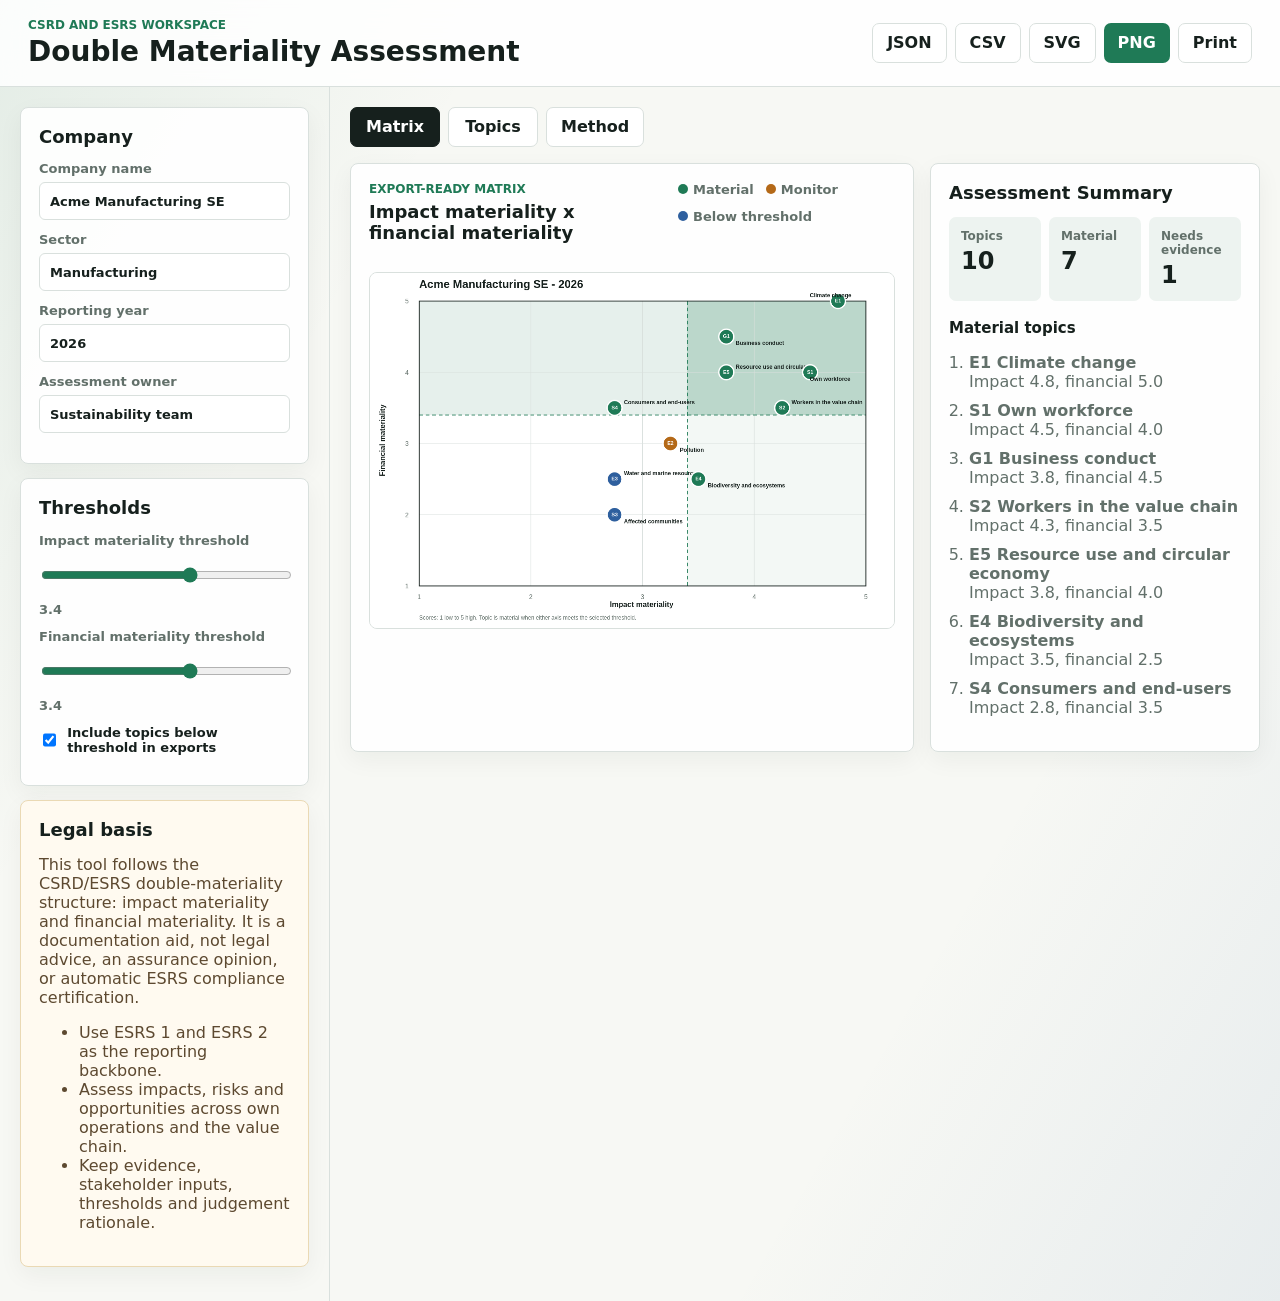
==== index.html @ ae23d7ac "Add files via upload" ====
<!doctype html>
<html lang="en">
  <head>
    <meta charset="utf-8">
    <meta name="viewport" content="width=device-width, initial-scale=1">
    <title>CSRD Double Materiality Assessment</title>
    <link rel="stylesheet" href="styles.css">
  </head>
  <body>
    <header class="topbar">
      <div>
        <p class="eyebrow">CSRD and ESRS workspace</p>
        <h1>Double Materiality Assessment</h1>
      </div>
      <div class="top-actions" aria-label="Export actions">
        <button id="saveJsonBtn" class="ghost" type="button" title="Export assessment data">JSON</button>
        <button id="exportCsvBtn" class="ghost" type="button" title="Export topic scores">CSV</button>
        <button id="exportSvgBtn" class="ghost" type="button" title="Export matrix as SVG">SVG</button>
        <button id="exportPngBtn" type="button" title="Export matrix as PNG">PNG</button>
        <button id="printBtn" class="ghost" type="button" title="Print or save as PDF">Print</button>
      </div>
    </header>

    <main class="app-shell">
      <aside class="sidebar" aria-label="Assessment setup">
        <section class="panel">
          <h2>Company</h2>
          <label>
            Company name
            <input id="companyName" type="text" value="Acme Manufacturing SE">
          </label>
          <label>
            Sector
            <input id="sector" type="text" value="Manufacturing">
          </label>
          <label>
            Reporting year
            <input id="reportingYear" type="number" min="2024" value="2026">
          </label>
          <label>
            Assessment owner
            <input id="owner" type="text" value="Sustainability team">
          </label>
        </section>

        <section class="panel">
          <h2>Thresholds</h2>
          <label>
            Impact materiality threshold
            <input id="impactThreshold" type="range" min="1" max="5" step="0.1" value="3.4">
            <output id="impactThresholdOut">3.4</output>
          </label>
          <label>
            Financial materiality threshold
            <input id="financialThreshold" type="range" min="1" max="5" step="0.1" value="3.4">
            <output id="financialThresholdOut">3.4</output>
          </label>
          <label class="checkline">
            <input id="includeOptional" type="checkbox" checked>
            Include topics below threshold in exports
          </label>
        </section>

        <section class="panel note">
          <h2>Legal basis</h2>
          <p>This tool follows the CSRD/ESRS double-materiality structure: impact materiality and financial materiality. It is a documentation aid, not legal advice, an assurance opinion, or automatic ESRS compliance certification.</p>
          <ul>
            <li>Use ESRS 1 and ESRS 2 as the reporting backbone.</li>
            <li>Assess impacts, risks and opportunities across own operations and the value chain.</li>
            <li>Keep evidence, stakeholder inputs, thresholds and judgement rationale.</li>
          </ul>
        </section>
      </aside>

      <section class="workspace">
        <nav class="tabs" aria-label="Views">
          <button class="tab active" type="button" data-view="matrixView">Matrix</button>
          <button class="tab" type="button" data-view="topicsView">Topics</button>
          <button class="tab" type="button" data-view="methodView">Method</button>
        </nav>

        <section id="matrixView" class="view active">
          <div class="matrix-layout">
            <section class="matrix-panel">
              <div class="section-heading">
                <div>
                  <p class="eyebrow">Export-ready matrix</p>
                  <h2>Impact materiality x financial materiality</h2>
                </div>
                <div class="legend" aria-label="Legend">
                  <span><i class="dot material"></i>Material</span>
                  <span><i class="dot monitor"></i>Monitor</span>
                  <span><i class="dot optional"></i>Below threshold</span>
                </div>
              </div>
              <canvas id="matrixCanvas" width="1120" height="760" aria-label="Double materiality matrix"></canvas>
            </section>

            <section class="summary-panel">
              <h2>Assessment Summary</h2>
              <dl class="stats">
                <div><dt>Topics</dt><dd id="topicCount">0</dd></div>
                <div><dt>Material</dt><dd id="materialCount">0</dd></div>
                <div><dt>Needs evidence</dt><dd id="evidenceCount">0</dd></div>
              </dl>
              <h3>Material topics</h3>
              <ol id="materialList" class="material-list"></ol>
            </section>
          </div>
        </section>

        <section id="topicsView" class="view">
          <div class="table-tools">
            <div class="section-heading">
              <div>
                <p class="eyebrow">ESRS topic scoring</p>
                <h2>Impacts, risks and opportunities</h2>
              </div>
              <button id="addTopicBtn" type="button">Add topic</button>
            </div>
            <input id="topicSearch" type="search" placeholder="Filter topics by ESRS code, title, stakeholder or owner">
          </div>
          <div id="topicCards" class="topic-grid"></div>
        </section>

        <section id="methodView" class="view">
          <section class="method-grid">
            <article class="method-block">
              <h2>Workflow</h2>
              <ol>
                <li>Define scope, reporting boundary, value chain and stakeholder groups.</li>
                <li>Identify sustainability matters using ESRS E1-E5, S1-S4 and G1 as a starting universe.</li>
                <li>Score impact materiality through scale, scope, irremediability and likelihood.</li>
                <li>Score financial materiality through magnitude and likelihood of risks or opportunities.</li>
                <li>Approve thresholds, retain evidence and explain judgements.</li>
                <li>Export the matrix and topic register for audit trail and management sign-off.</li>
              </ol>
            </article>
            <article class="method-block">
              <h2>Scoring Model</h2>
              <p>Impact score is the average of scale, scope, irremediability and likelihood. Financial score is the average of magnitude and likelihood. A topic is material when either score meets or exceeds the chosen threshold.</p>
              <p>High-scoring topics should be mapped to ESRS disclosure requirements with company-specific policies, actions, targets and metrics before publication.</p>
            </article>
            <article class="method-block">
              <h2>Compliance Notes</h2>
              <p>CSRD obligations and national transposition may vary by entity, group structure and reporting wave. The exported matrix supports the assessment record but does not replace legal review, assurance procedures or the complete ESRS sustainability statement.</p>
            </article>
          </section>
        </section>
      </section>
    </main>

    <template id="topicTemplate">
      <article class="topic-card">
        <div class="topic-head">
          <div>
            <input class="code" aria-label="ESRS code">
            <input class="title" aria-label="Topic title">
          </div>
          <button class="remove icon-button" type="button" title="Remove topic" aria-label="Remove topic">×</button>
        </div>
        <div class="field-grid">
          <label>Category<select class="category"></select></label>
          <label>Value chain<select class="valueChain"></select></label>
          <label>Stakeholders<input class="stakeholders" type="text"></label>
          <label>Owner<input class="topicOwner" type="text"></label>
          <label>Time horizon<select class="timeHorizon"></select></label>
          <label>Status<select class="status"></select></label>
        </div>
        <div class="score-grid">
          <fieldset>
            <legend>Impact materiality</legend>
            <label>Scale<input class="score impactScale" type="range" min="1" max="5" step="1"></label>
            <label>Scope<input class="score impactScope" type="range" min="1" max="5" step="1"></label>
            <label>Irremediability<input class="score impactIrremediability" type="range" min="1" max="5" step="1"></label>
            <label>Likelihood<input class="score impactLikelihood" type="range" min="1" max="5" step="1"></label>
          </fieldset>
          <fieldset>
            <legend>Financial materiality</legend>
            <label>Magnitude<input class="score financialMagnitude" type="range" min="1" max="5" step="1"></label>
            <label>Likelihood<input class="score financialLikelihood" type="range" min="1" max="5" step="1"></label>
            <label>Evidence quality<select class="evidenceQuality"></select></label>
            <label>Disclosure mapping<input class="disclosure" type="text"></label>
          </fieldset>
        </div>
        <label>Evidence and rationale<textarea class="evidence" rows="3"></textarea></label>
        <div class="card-footer">
          <strong class="scoreBadge">Impact 0.0 / Financial 0.0</strong>
          <span class="materialityBadge"></span>
        </div>
      </article>
    </template>

    <script src="script.js"></script>
  </body>
</html>
---- styles.css ----
:root {
  color-scheme: light;
  --ink: #16201d;
  --muted: #62706a;
  --line: #d9e0dd;
  --paper: #f7f8f4;
  --surface: #ffffff;
  --surface-2: #edf3f0;
  --green: #1f7a56;
  --teal: #16807a;
  --amber: #b46918;
  --red: #b33d2e;
  --blue: #2e5f9e;
  --shadow: 0 18px 45px rgba(22, 32, 29, 0.12);
}

* {
  box-sizing: border-box;
}

body {
  margin: 0;
  min-height: 100vh;
  color: var(--ink);
  background:
    linear-gradient(120deg, rgba(31, 122, 86, 0.09), transparent 28rem),
    linear-gradient(300deg, rgba(46, 95, 158, 0.08), transparent 30rem),
    var(--paper);
  font-family: Inter, ui-sans-serif, system-ui, -apple-system, BlinkMacSystemFont, "Segoe UI", sans-serif;
}

button,
input,
select,
textarea {
  font: inherit;
}

button {
  border: 0;
  border-radius: 7px;
  background: var(--green);
  color: #fff;
  min-height: 40px;
  padding: 0 14px;
  cursor: pointer;
  font-weight: 700;
}

button:hover {
  filter: brightness(0.95);
}

button.ghost,
.tab {
  background: #fff;
  color: var(--ink);
  border: 1px solid var(--line);
}

.topbar {
  min-height: 84px;
  padding: 18px 28px;
  display: flex;
  align-items: center;
  justify-content: space-between;
  gap: 20px;
  border-bottom: 1px solid var(--line);
  background: rgba(255, 255, 255, 0.85);
  backdrop-filter: blur(16px);
  position: sticky;
  top: 0;
  z-index: 5;
}

h1,
h2,
h3,
p {
  margin-top: 0;
}

h1 {
  font-size: 28px;
  line-height: 1.1;
  margin-bottom: 0;
}

h2 {
  font-size: 18px;
  line-height: 1.2;
  margin-bottom: 14px;
}

h3 {
  font-size: 15px;
}

.eyebrow {
  color: var(--green);
  text-transform: uppercase;
  font-size: 12px;
  font-weight: 800;
  letter-spacing: 0;
  margin-bottom: 5px;
}

.top-actions {
  display: flex;
  gap: 8px;
  flex-wrap: wrap;
  justify-content: flex-end;
}

.app-shell {
  display: grid;
  grid-template-columns: minmax(270px, 330px) minmax(0, 1fr);
  min-height: calc(100vh - 84px);
}

.sidebar {
  padding: 20px;
  border-right: 1px solid var(--line);
}

.panel,
.matrix-panel,
.summary-panel,
.method-block,
.topic-card {
  background: rgba(255, 255, 255, 0.92);
  border: 1px solid var(--line);
  border-radius: 8px;
  box-shadow: 0 8px 24px rgba(22, 32, 29, 0.05);
}

.panel {
  padding: 18px;
  margin-bottom: 14px;
}

.note {
  background: #fffaf0;
  border-color: #ead9b4;
}

.note p,
.note li {
  color: #5d4930;
}

label {
  display: grid;
  gap: 6px;
  color: var(--muted);
  font-size: 13px;
  font-weight: 700;
  margin-bottom: 12px;
}

input,
select,
textarea {
  width: 100%;
  border: 1px solid var(--line);
  border-radius: 6px;
  background: #fff;
  color: var(--ink);
  min-height: 38px;
  padding: 8px 10px;
}

textarea {
  resize: vertical;
}

input[type="range"] {
  accent-color: var(--green);
  padding: 0;
}

.checkline {
  display: flex;
  align-items: center;
  gap: 8px;
  color: var(--ink);
}

.checkline input {
  width: 18px;
  min-height: 18px;
}

.workspace {
  padding: 20px;
  min-width: 0;
}

.tabs {
  display: flex;
  gap: 8px;
  margin-bottom: 16px;
}

.tab {
  min-width: 90px;
}

.tab.active {
  background: var(--ink);
  border-color: var(--ink);
  color: #fff;
}

.view {
  display: none;
}

.view.active {
  display: block;
}

.matrix-layout {
  display: grid;
  grid-template-columns: minmax(0, 1fr) minmax(270px, 330px);
  gap: 16px;
}

.matrix-panel,
.summary-panel,
.method-block {
  padding: 18px;
}

.section-heading {
  display: flex;
  justify-content: space-between;
  align-items: flex-start;
  gap: 14px;
  margin-bottom: 14px;
}

.legend {
  display: flex;
  gap: 12px;
  flex-wrap: wrap;
  color: var(--muted);
  font-size: 13px;
  font-weight: 700;
}

.dot {
  display: inline-block;
  width: 10px;
  height: 10px;
  border-radius: 50%;
  margin-right: 5px;
}

.dot.material {
  background: var(--green);
}

.dot.monitor {
  background: var(--amber);
}

.dot.optional {
  background: var(--blue);
}

canvas {
  display: block;
  width: 100%;
  max-width: 100%;
  aspect-ratio: 1120 / 760;
  border: 1px solid var(--line);
  border-radius: 8px;
  background: #fff;
}

.stats {
  display: grid;
  grid-template-columns: repeat(3, 1fr);
  gap: 8px;
  margin: 0 0 18px;
}

.stats div {
  padding: 12px;
  border-radius: 7px;
  background: var(--surface-2);
}

.stats dt {
  color: var(--muted);
  font-size: 12px;
  font-weight: 800;
}

.stats dd {
  margin: 4px 0 0;
  font-size: 24px;
  font-weight: 800;
}

.material-list {
  padding-left: 20px;
  color: var(--muted);
}

.material-list li {
  margin-bottom: 10px;
}

.table-tools {
  margin-bottom: 16px;
}

.topic-grid {
  display: grid;
  grid-template-columns: repeat(2, minmax(0, 1fr));
  gap: 14px;
}

.topic-card {
  padding: 16px;
}

.topic-head {
  display: grid;
  grid-template-columns: 1fr 38px;
  gap: 10px;
  margin-bottom: 12px;
}

.topic-head > div {
  display: grid;
  grid-template-columns: 92px minmax(0, 1fr);
  gap: 8px;
}

.topic-head input {
  font-weight: 800;
}

.icon-button {
  min-height: 38px;
  padding: 0;
  background: #f4e9e7;
  color: var(--red);
  border: 1px solid #efcbc5;
  font-size: 22px;
}

.field-grid,
.score-grid {
  display: grid;
  grid-template-columns: repeat(2, minmax(0, 1fr));
  gap: 10px;
}

fieldset {
  border: 1px solid var(--line);
  border-radius: 8px;
  padding: 12px;
  margin: 0 0 12px;
}

legend {
  color: var(--green);
  font-weight: 800;
  font-size: 13px;
  padding: 0 6px;
}

.score-grid label {
  grid-template-columns: 118px 1fr;
  align-items: center;
  margin-bottom: 7px;
}

.card-footer {
  display: flex;
  align-items: center;
  justify-content: space-between;
  gap: 8px;
}

.scoreBadge,
.materialityBadge {
  border-radius: 999px;
  padding: 7px 10px;
  background: var(--surface-2);
  font-size: 12px;
}

.materialityBadge.material {
  background: #dff2e6;
  color: #155c40;
}

.materialityBadge.monitor {
  background: #fff0d8;
  color: #7a430d;
}

.materialityBadge.optional {
  background: #e7effa;
  color: #234c82;
}

.method-grid {
  display: grid;
  grid-template-columns: repeat(3, minmax(0, 1fr));
  gap: 14px;
}

.method-block li,
.method-block p {
  color: var(--muted);
  line-height: 1.55;
}

@media (max-width: 1120px) {
  .app-shell,
  .matrix-layout,
  .method-grid {
    grid-template-columns: 1fr;
  }

  .sidebar {
    border-right: 0;
    border-bottom: 1px solid var(--line);
  }

  .topic-grid {
    grid-template-columns: 1fr;
  }
}

@media (max-width: 720px) {
  .topbar {
    position: static;
    align-items: flex-start;
    flex-direction: column;
    padding: 16px;
  }

  .workspace,
  .sidebar {
    padding: 14px;
  }

  .field-grid,
  .score-grid,
  .topic-head > div {
    grid-template-columns: 1fr;
  }

  .section-heading,
  .card-footer {
    align-items: stretch;
    flex-direction: column;
  }

  .score-grid label {
    grid-template-columns: 1fr;
  }
}

@media print {
  .top-actions,
  .tabs,
  .sidebar,
  .table-tools,
  .remove {
    display: none !important;
  }

  .app-shell,
  .matrix-layout {
    display: block;
  }

  .workspace {
    padding: 0;
  }

  .view {
    display: block;
    break-after: page;
  }
}
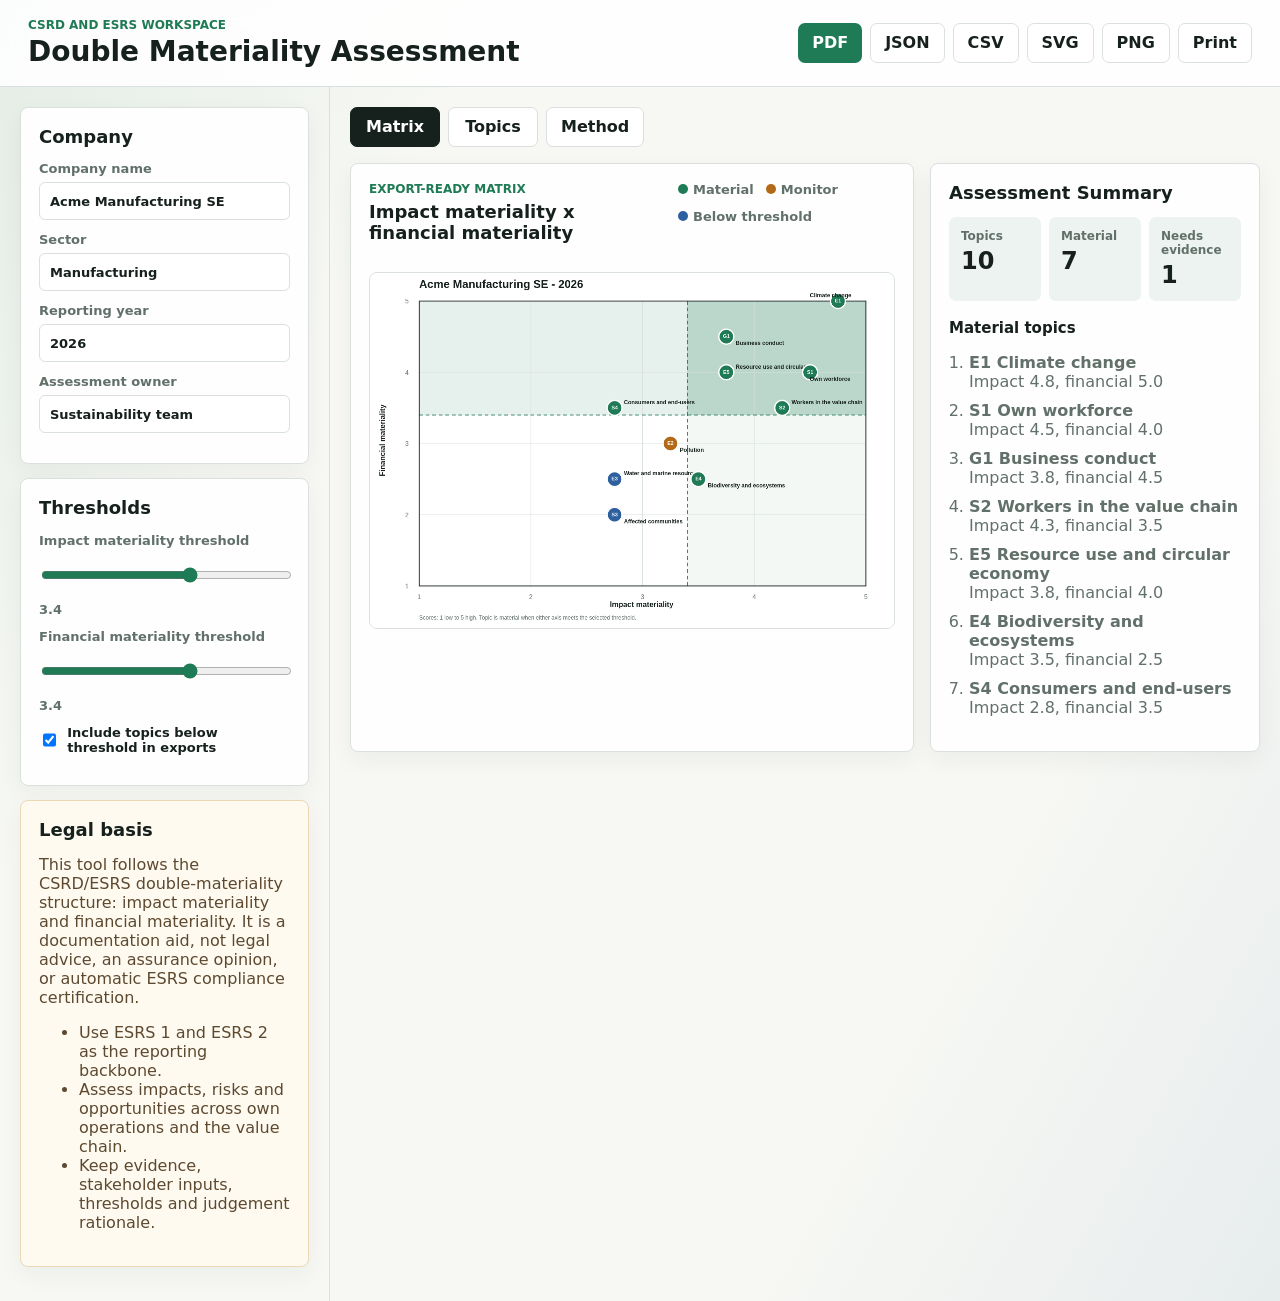
==== commit 39f159d1: "Add files via upload" ====
--- a/index.html
+++ b/index.html
@@ -13,10 +13,11 @@
         <h1>Double Materiality Assessment</h1>
       </div>
       <div class="top-actions" aria-label="Export actions">
+        <button id="exportPdfBtn" type="button" title="Export report-ready PDF">PDF</button>
         <button id="saveJsonBtn" class="ghost" type="button" title="Export assessment data">JSON</button>
         <button id="exportCsvBtn" class="ghost" type="button" title="Export topic scores">CSV</button>
         <button id="exportSvgBtn" class="ghost" type="button" title="Export matrix as SVG">SVG</button>
-        <button id="exportPngBtn" type="button" title="Export matrix as PNG">PNG</button>
+        <button id="exportPngBtn" class="ghost" type="button" title="Export matrix as PNG">PNG</button>
         <button id="printBtn" class="ghost" type="button" title="Print or save as PDF">Print</button>
       </div>
     </header>
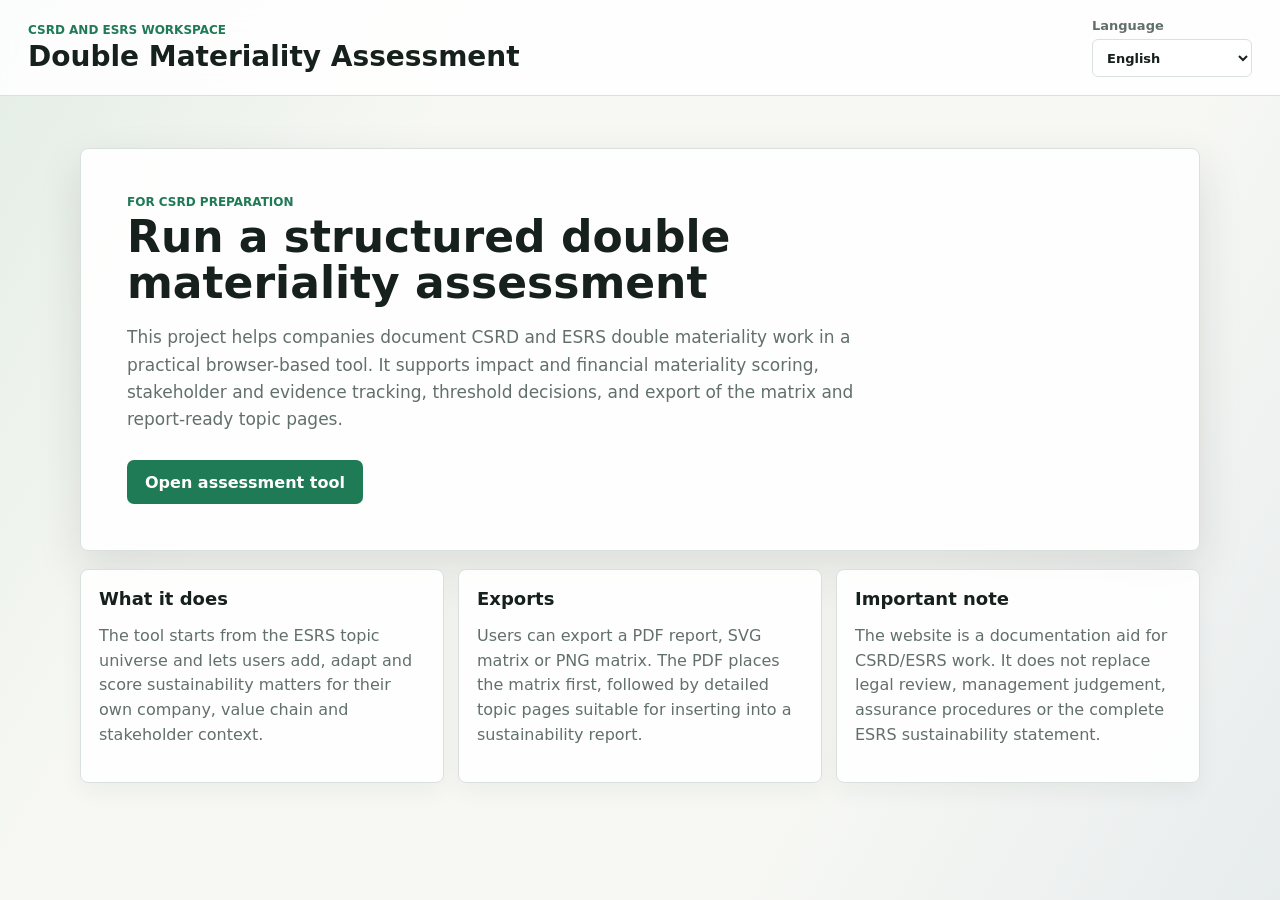
==== commit f0562b21: "Add files via upload" ====
--- a/index.html
+++ b/index.html
@@ -9,189 +9,126 @@
   <body>
     <header class="topbar">
       <div>
-        <p class="eyebrow">CSRD and ESRS workspace</p>
-        <h1>Double Materiality Assessment</h1>
+        <p class="eyebrow" data-i18n="eyebrow">CSRD and ESRS workspace</p>
+        <h1 data-i18n="title">Double Materiality Assessment</h1>
       </div>
-      <div class="top-actions" aria-label="Export actions">
-        <button id="exportPdfBtn" type="button" title="Export report-ready PDF">PDF</button>
-        <button id="saveJsonBtn" class="ghost" type="button" title="Export assessment data">JSON</button>
-        <button id="exportCsvBtn" class="ghost" type="button" title="Export topic scores">CSV</button>
-        <button id="exportSvgBtn" class="ghost" type="button" title="Export matrix as SVG">SVG</button>
-        <button id="exportPngBtn" class="ghost" type="button" title="Export matrix as PNG">PNG</button>
-        <button id="printBtn" class="ghost" type="button" title="Print or save as PDF">Print</button>
-      </div>
+      <label class="language-control">
+        <span data-i18n="language">Language</span>
+        <select id="homeLanguageSelect" aria-label="Language">
+          <option value="en">English</option>
+          <option value="de">Deutsch</option>
+          <option value="fr">Francais</option>
+          <option value="es">Espanol</option>
+        </select>
+      </label>
     </header>
 
-    <main class="app-shell">
-      <aside class="sidebar" aria-label="Assessment setup">
-        <section class="panel">
-          <h2>Company</h2>
-          <label>
-            Company name
-            <input id="companyName" type="text" value="Acme Manufacturing SE">
-          </label>
-          <label>
-            Sector
-            <input id="sector" type="text" value="Manufacturing">
-          </label>
-          <label>
-            Reporting year
-            <input id="reportingYear" type="number" min="2024" value="2026">
-          </label>
-          <label>
-            Assessment owner
-            <input id="owner" type="text" value="Sustainability team">
-          </label>
-        </section>
+    <main class="home-shell">
+      <section class="home-hero">
+        <p class="eyebrow" data-i18n="heroEyebrow">For CSRD preparation</p>
+        <h2 data-i18n="heroTitle">Run a structured double materiality assessment</h2>
+        <p data-i18n="heroText">This project helps companies document CSRD and ESRS double materiality work in a practical browser-based tool. It supports impact and financial materiality scoring, stakeholder and evidence tracking, threshold decisions, and export of the matrix and report-ready topic pages.</p>
+        <a id="toolLink" class="primary-link" href="tool.html?lang=en" data-i18n="openTool">Open assessment tool</a>
+      </section>
 
-        <section class="panel">
-          <h2>Thresholds</h2>
-          <label>
-            Impact materiality threshold
-            <input id="impactThreshold" type="range" min="1" max="5" step="0.1" value="3.4">
-            <output id="impactThresholdOut">3.4</output>
-          </label>
-          <label>
-            Financial materiality threshold
-            <input id="financialThreshold" type="range" min="1" max="5" step="0.1" value="3.4">
-            <output id="financialThresholdOut">3.4</output>
-          </label>
-          <label class="checkline">
-            <input id="includeOptional" type="checkbox" checked>
-            Include topics below threshold in exports
-          </label>
-        </section>
-
-        <section class="panel note">
-          <h2>Legal basis</h2>
-          <p>This tool follows the CSRD/ESRS double-materiality structure: impact materiality and financial materiality. It is a documentation aid, not legal advice, an assurance opinion, or automatic ESRS compliance certification.</p>
-          <ul>
-            <li>Use ESRS 1 and ESRS 2 as the reporting backbone.</li>
-            <li>Assess impacts, risks and opportunities across own operations and the value chain.</li>
-            <li>Keep evidence, stakeholder inputs, thresholds and judgement rationale.</li>
-          </ul>
-        </section>
-      </aside>
-
-      <section class="workspace">
-        <nav class="tabs" aria-label="Views">
-          <button class="tab active" type="button" data-view="matrixView">Matrix</button>
-          <button class="tab" type="button" data-view="topicsView">Topics</button>
-          <button class="tab" type="button" data-view="methodView">Method</button>
-        </nav>
-
-        <section id="matrixView" class="view active">
-          <div class="matrix-layout">
-            <section class="matrix-panel">
-              <div class="section-heading">
-                <div>
-                  <p class="eyebrow">Export-ready matrix</p>
-                  <h2>Impact materiality x financial materiality</h2>
-                </div>
-                <div class="legend" aria-label="Legend">
-                  <span><i class="dot material"></i>Material</span>
-                  <span><i class="dot monitor"></i>Monitor</span>
-                  <span><i class="dot optional"></i>Below threshold</span>
-                </div>
-              </div>
-              <canvas id="matrixCanvas" width="1120" height="760" aria-label="Double materiality matrix"></canvas>
-            </section>
-
-            <section class="summary-panel">
-              <h2>Assessment Summary</h2>
-              <dl class="stats">
-                <div><dt>Topics</dt><dd id="topicCount">0</dd></div>
-                <div><dt>Material</dt><dd id="materialCount">0</dd></div>
-                <div><dt>Needs evidence</dt><dd id="evidenceCount">0</dd></div>
-              </dl>
-              <h3>Material topics</h3>
-              <ol id="materialList" class="material-list"></ol>
-            </section>
-          </div>
-        </section>
-
-        <section id="topicsView" class="view">
-          <div class="table-tools">
-            <div class="section-heading">
-              <div>
-                <p class="eyebrow">ESRS topic scoring</p>
-                <h2>Impacts, risks and opportunities</h2>
-              </div>
-              <button id="addTopicBtn" type="button">Add topic</button>
-            </div>
-            <input id="topicSearch" type="search" placeholder="Filter topics by ESRS code, title, stakeholder or owner">
-          </div>
-          <div id="topicCards" class="topic-grid"></div>
-        </section>
-
-        <section id="methodView" class="view">
-          <section class="method-grid">
-            <article class="method-block">
-              <h2>Workflow</h2>
-              <ol>
-                <li>Define scope, reporting boundary, value chain and stakeholder groups.</li>
-                <li>Identify sustainability matters using ESRS E1-E5, S1-S4 and G1 as a starting universe.</li>
-                <li>Score impact materiality through scale, scope, irremediability and likelihood.</li>
-                <li>Score financial materiality through magnitude and likelihood of risks or opportunities.</li>
-                <li>Approve thresholds, retain evidence and explain judgements.</li>
-                <li>Export the matrix and topic register for audit trail and management sign-off.</li>
-              </ol>
-            </article>
-            <article class="method-block">
-              <h2>Scoring Model</h2>
-              <p>Impact score is the average of scale, scope, irremediability and likelihood. Financial score is the average of magnitude and likelihood. A topic is material when either score meets or exceeds the chosen threshold.</p>
-              <p>High-scoring topics should be mapped to ESRS disclosure requirements with company-specific policies, actions, targets and metrics before publication.</p>
-            </article>
-            <article class="method-block">
-              <h2>Compliance Notes</h2>
-              <p>CSRD obligations and national transposition may vary by entity, group structure and reporting wave. The exported matrix supports the assessment record but does not replace legal review, assurance procedures or the complete ESRS sustainability statement.</p>
-            </article>
-          </section>
-        </section>
+      <section class="home-grid" aria-label="Project overview">
+        <article class="method-block">
+          <h2 data-i18n="whatTitle">What it does</h2>
+          <p data-i18n="whatText">The tool starts from the ESRS topic universe and lets users add, adapt and score sustainability matters for their own company, value chain and stakeholder context.</p>
+        </article>
+        <article class="method-block">
+          <h2 data-i18n="exportsTitle">Exports</h2>
+          <p data-i18n="exportsText">Users can export a PDF report, SVG matrix or PNG matrix. The PDF places the matrix first, followed by detailed topic pages suitable for inserting into a sustainability report.</p>
+        </article>
+        <article class="method-block">
+          <h2 data-i18n="noteTitle">Important note</h2>
+          <p data-i18n="noteText">The website is a documentation aid for CSRD/ESRS work. It does not replace legal review, management judgement, assurance procedures or the complete ESRS sustainability statement.</p>
+        </article>
       </section>
     </main>
 
-    <template id="topicTemplate">
-      <article class="topic-card">
-        <div class="topic-head">
-          <div>
-            <input class="code" aria-label="ESRS code">
-            <input class="title" aria-label="Topic title">
-          </div>
-          <button class="remove icon-button" type="button" title="Remove topic" aria-label="Remove topic">×</button>
-        </div>
-        <div class="field-grid">
-          <label>Category<select class="category"></select></label>
-          <label>Value chain<select class="valueChain"></select></label>
-          <label>Stakeholders<input class="stakeholders" type="text"></label>
-          <label>Owner<input class="topicOwner" type="text"></label>
-          <label>Time horizon<select class="timeHorizon"></select></label>
-          <label>Status<select class="status"></select></label>
-        </div>
-        <div class="score-grid">
-          <fieldset>
-            <legend>Impact materiality</legend>
-            <label>Scale<input class="score impactScale" type="range" min="1" max="5" step="1"></label>
-            <label>Scope<input class="score impactScope" type="range" min="1" max="5" step="1"></label>
-            <label>Irremediability<input class="score impactIrremediability" type="range" min="1" max="5" step="1"></label>
-            <label>Likelihood<input class="score impactLikelihood" type="range" min="1" max="5" step="1"></label>
-          </fieldset>
-          <fieldset>
-            <legend>Financial materiality</legend>
-            <label>Magnitude<input class="score financialMagnitude" type="range" min="1" max="5" step="1"></label>
-            <label>Likelihood<input class="score financialLikelihood" type="range" min="1" max="5" step="1"></label>
-            <label>Evidence quality<select class="evidenceQuality"></select></label>
-            <label>Disclosure mapping<input class="disclosure" type="text"></label>
-          </fieldset>
-        </div>
-        <label>Evidence and rationale<textarea class="evidence" rows="3"></textarea></label>
-        <div class="card-footer">
-          <strong class="scoreBadge">Impact 0.0 / Financial 0.0</strong>
-          <span class="materialityBadge"></span>
-        </div>
-      </article>
-    </template>
+    <script>
+      const homeTranslations = {
+        en: {
+          eyebrow: "CSRD and ESRS workspace",
+          title: "Double Materiality Assessment",
+          language: "Language",
+          heroEyebrow: "For CSRD preparation",
+          heroTitle: "Run a structured double materiality assessment",
+          heroText: "This project helps companies document CSRD and ESRS double materiality work in a practical browser-based tool. It supports impact and financial materiality scoring, stakeholder and evidence tracking, threshold decisions, and export of the matrix and report-ready topic pages.",
+          openTool: "Open assessment tool",
+          whatTitle: "What it does",
+          whatText: "The tool starts from the ESRS topic universe and lets users add, adapt and score sustainability matters for their own company, value chain and stakeholder context.",
+          exportsTitle: "Exports",
+          exportsText: "Users can export a PDF report, SVG matrix or PNG matrix. The PDF places the matrix first, followed by detailed topic pages suitable for inserting into a sustainability report.",
+          noteTitle: "Important note",
+          noteText: "The website is a documentation aid for CSRD/ESRS work. It does not replace legal review, management judgement, assurance procedures or the complete ESRS sustainability statement."
+        },
+        de: {
+          eyebrow: "CSRD- und ESRS-Arbeitsbereich",
+          title: "Doppelte Wesentlichkeitsanalyse",
+          language: "Sprache",
+          heroEyebrow: "Zur CSRD-Vorbereitung",
+          heroTitle: "Eine strukturierte doppelte Wesentlichkeitsanalyse durchfuehren",
+          heroText: "Dieses Projekt hilft Unternehmen, ihre CSRD- und ESRS-Arbeit zur doppelten Wesentlichkeit in einem praktischen browserbasierten Tool zu dokumentieren. Es unterstuetzt die Bewertung von Impact- und finanzieller Wesentlichkeit, Stakeholder- und Nachweismanagement, Schwellenwertentscheidungen sowie den Export der Matrix und berichtsreifer Themenseiten.",
+          openTool: "Assessment-Tool oeffnen",
+          whatTitle: "Was das Tool leistet",
+          whatText: "Das Tool startet mit dem ESRS-Themenuniversum und ermoeglicht es, Nachhaltigkeitsthemen fuer das eigene Unternehmen, die Wertschoepfungskette und den Stakeholder-Kontext zu ergaenzen, anzupassen und zu bewerten.",
+          exportsTitle: "Exporte",
+          exportsText: "Nutzer koennen einen PDF-Bericht, eine SVG-Matrix oder eine PNG-Matrix exportieren. Das PDF enthaelt zuerst die Matrix und danach detaillierte Themenseiten, die sich fuer die Nachhaltigkeitsberichterstattung eignen.",
+          noteTitle: "Wichtiger Hinweis",
+          noteText: "Die Website ist eine Dokumentationshilfe fuer CSRD/ESRS-Arbeiten. Sie ersetzt keine rechtliche Pruefung, Managementbeurteilung, Assurance-Verfahren oder die vollstaendige ESRS-Nachhaltigkeitserklaerung."
+        },
+        fr: {
+          eyebrow: "Espace CSRD et ESRS",
+          title: "Evaluation de Double Materialite",
+          language: "Langue",
+          heroEyebrow: "Pour la preparation CSRD",
+          heroTitle: "Realiser une evaluation structuree de double materialite",
+          heroText: "Ce projet aide les entreprises a documenter leur travail CSRD et ESRS de double materialite dans un outil pratique accessible dans le navigateur. Il prend en charge la notation de la materialite d'impact et financiere, le suivi des parties prenantes et des preuves, les decisions de seuils et l'export de la matrice et des pages de sujets pretes pour le rapport.",
+          openTool: "Ouvrir l'outil d'evaluation",
+          whatTitle: "Ce que fait l'outil",
+          whatText: "L'outil part de l'univers des sujets ESRS et permet d'ajouter, adapter et noter les questions de durabilite selon l'entreprise, la chaine de valeur et le contexte des parties prenantes.",
+          exportsTitle: "Exports",
+          exportsText: "Les utilisateurs peuvent exporter un rapport PDF, une matrice SVG ou une matrice PNG. Le PDF place la matrice en premiere page, puis des pages de sujets detaillees pouvant etre inserees dans un rapport de durabilite.",
+          noteTitle: "Note importante",
+          noteText: "Le site est une aide documentaire pour les travaux CSRD/ESRS. Il ne remplace pas la revue juridique, le jugement de la direction, les procedures d'assurance ou l'etat de durabilite ESRS complet."
+        },
+        es: {
+          eyebrow: "Espacio CSRD y ESRS",
+          title: "Evaluacion de Doble Materialidad",
+          language: "Idioma",
+          heroEyebrow: "Para preparar CSRD",
+          heroTitle: "Realizar una evaluacion estructurada de doble materialidad",
+          heroText: "Este proyecto ayuda a las empresas a documentar el trabajo de doble materialidad CSRD y ESRS en una herramienta practica basada en navegador. Permite puntuar materialidad de impacto y financiera, registrar grupos de interes y evidencias, decidir umbrales y exportar la matriz y paginas de temas listas para el informe.",
+          openTool: "Abrir herramienta de evaluacion",
+          whatTitle: "Que hace",
+          whatText: "La herramienta parte del universo de temas ESRS y permite anadir, adaptar y puntuar asuntos de sostenibilidad para la empresa, su cadena de valor y su contexto de grupos de interes.",
+          exportsTitle: "Exportaciones",
+          exportsText: "Los usuarios pueden exportar un informe PDF, una matriz SVG o una matriz PNG. El PDF incluye primero la matriz y despues paginas detalladas por tema adecuadas para insertar en un informe de sostenibilidad.",
+          noteTitle: "Nota importante",
+          noteText: "El sitio web es una ayuda documental para trabajos CSRD/ESRS. No sustituye la revision legal, el juicio de la direccion, los procedimientos de aseguramiento ni la declaracion de sostenibilidad ESRS completa."
+        }
+      };
 
-    <script src="script.js"></script>
+      const languageSelect = document.querySelector("#homeLanguageSelect");
+      const toolLink = document.querySelector("#toolLink");
+
+      function setHomeLanguage(language) {
+        const activeLanguage = homeTranslations[language] ? language : "en";
+        const dictionary = homeTranslations[activeLanguage];
+        document.documentElement.lang = activeLanguage;
+        document.title = dictionary.title;
+        document.querySelectorAll("[data-i18n]").forEach(element => {
+          element.textContent = dictionary[element.dataset.i18n];
+        });
+        languageSelect.value = activeLanguage;
+        toolLink.href = `tool.html?lang=${activeLanguage}`;
+      }
+
+      languageSelect.addEventListener("change", event => setHomeLanguage(event.target.value));
+      const initialLanguage = new URLSearchParams(location.search).get("lang") || "en";
+      setHomeLanguage(initialLanguage);
+    </script>
   </body>
 </html>
--- a/styles.css
+++ b/styles.css
@@ -112,6 +112,73 @@
   justify-content: flex-end;
 }
 
+.language-control {
+  min-width: 160px;
+  margin: 0;
+}
+
+.home-link {
+  color: var(--green);
+  font-weight: 800;
+  text-decoration: none;
+  border: 1px solid var(--line);
+  border-radius: 7px;
+  background: #fff;
+  min-height: 40px;
+  display: inline-flex;
+  align-items: center;
+  padding: 0 14px;
+}
+
+.home-shell {
+  width: min(1120px, calc(100% - 32px));
+  margin: 0 auto;
+  padding: 52px 0;
+}
+
+.home-hero {
+  padding: 46px;
+  background: rgba(255, 255, 255, 0.92);
+  border: 1px solid var(--line);
+  border-radius: 8px;
+  box-shadow: var(--shadow);
+}
+
+.home-hero h2 {
+  max-width: 760px;
+  font-size: 44px;
+  line-height: 1.05;
+  margin-bottom: 18px;
+}
+
+.home-hero p:not(.eyebrow) {
+  max-width: 780px;
+  color: var(--muted);
+  font-size: 17px;
+  line-height: 1.6;
+}
+
+.primary-link {
+  display: inline-flex;
+  align-items: center;
+  justify-content: center;
+  min-height: 44px;
+  margin-top: 10px;
+  padding: 0 18px;
+  border-radius: 7px;
+  background: var(--green);
+  color: #fff;
+  font-weight: 800;
+  text-decoration: none;
+}
+
+.home-grid {
+  display: grid;
+  grid-template-columns: repeat(3, minmax(0, 1fr));
+  gap: 14px;
+  margin-top: 18px;
+}
+
 .app-shell {
   display: grid;
   grid-template-columns: minmax(270px, 330px) minmax(0, 1fr);
@@ -425,7 +492,8 @@
 @media (max-width: 1120px) {
   .app-shell,
   .matrix-layout,
-  .method-grid {
+  .method-grid,
+  .home-grid {
     grid-template-columns: 1fr;
   }
 
@@ -462,6 +530,14 @@
   .card-footer {
     align-items: stretch;
     flex-direction: column;
+  }
+
+  .home-hero {
+    padding: 26px;
+  }
+
+  .home-hero h2 {
+    font-size: 30px;
   }
 
   .score-grid label {
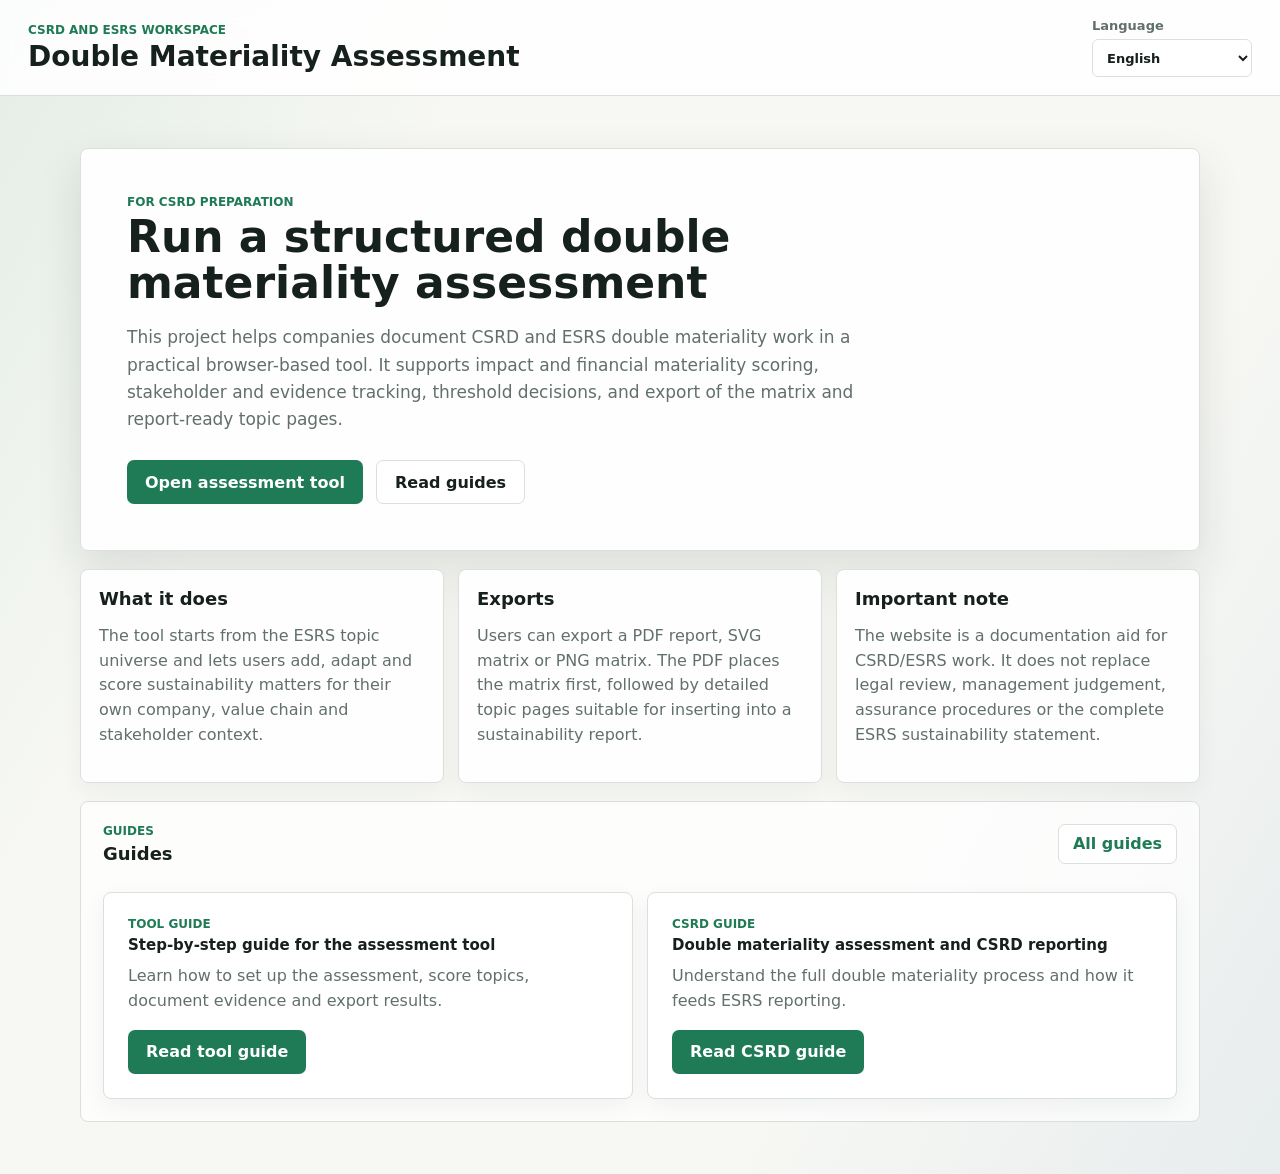
==== commit 713124b3: "Add files via upload" ====
--- a/index.html
+++ b/index.html
@@ -29,6 +29,7 @@
         <h2 data-i18n="heroTitle">Run a structured double materiality assessment</h2>
         <p data-i18n="heroText">This project helps companies document CSRD and ESRS double materiality work in a practical browser-based tool. It supports impact and financial materiality scoring, stakeholder and evidence tracking, threshold decisions, and export of the matrix and report-ready topic pages.</p>
         <a id="toolLink" class="primary-link" href="tool.html?lang=en" data-i18n="openTool">Open assessment tool</a>
+        <a id="guidesLink" class="secondary-link" href="guides.html?lang=en" data-i18n="openGuides">Read guides</a>
       </section>
 
       <section class="home-grid" aria-label="Project overview">
@@ -45,6 +46,30 @@
           <p data-i18n="noteText">The website is a documentation aid for CSRD/ESRS work. It does not replace legal review, management judgement, assurance procedures or the complete ESRS sustainability statement.</p>
         </article>
       </section>
+
+      <section class="home-guides" aria-label="Guides">
+        <div class="section-heading">
+          <div>
+            <p class="eyebrow" data-i18n="guidesEyebrow">Guides</p>
+            <h2 data-i18n="guidesTitle">Guides</h2>
+          </div>
+          <a id="allGuidesLink" class="home-link" href="guides.html?lang=en" data-i18n="allGuides">All guides</a>
+        </div>
+        <div class="guide-card-grid compact">
+          <article class="guide-card">
+            <p class="eyebrow" data-i18n="toolGuideEyebrow">Tool guide</p>
+            <h3 data-i18n="toolGuideTitle">Step-by-step guide for the assessment tool</h3>
+            <p data-i18n="toolGuideText">Learn how to set up the assessment, score topics, document evidence and export results.</p>
+            <a id="toolGuideLink" class="primary-link" href="guide-tool.html?lang=en" data-i18n="readToolGuide">Read tool guide</a>
+          </article>
+          <article class="guide-card">
+            <p class="eyebrow" data-i18n="csrdGuideEyebrow">CSRD guide</p>
+            <h3 data-i18n="csrdGuideTitle">Double materiality assessment and CSRD reporting</h3>
+            <p data-i18n="csrdGuideText">Understand the full double materiality process and how it feeds ESRS reporting.</p>
+            <a id="csrdGuideLink" class="primary-link" href="guide-csrd.html?lang=en" data-i18n="readCsrdGuide">Read CSRD guide</a>
+          </article>
+        </div>
+      </section>
     </main>
 
     <script>
@@ -57,12 +82,24 @@
           heroTitle: "Run a structured double materiality assessment",
           heroText: "This project helps companies document CSRD and ESRS double materiality work in a practical browser-based tool. It supports impact and financial materiality scoring, stakeholder and evidence tracking, threshold decisions, and export of the matrix and report-ready topic pages.",
           openTool: "Open assessment tool",
+          openGuides: "Read guides",
           whatTitle: "What it does",
           whatText: "The tool starts from the ESRS topic universe and lets users add, adapt and score sustainability matters for their own company, value chain and stakeholder context.",
           exportsTitle: "Exports",
           exportsText: "Users can export a PDF report, SVG matrix or PNG matrix. The PDF places the matrix first, followed by detailed topic pages suitable for inserting into a sustainability report.",
           noteTitle: "Important note",
-          noteText: "The website is a documentation aid for CSRD/ESRS work. It does not replace legal review, management judgement, assurance procedures or the complete ESRS sustainability statement."
+          noteText: "The website is a documentation aid for CSRD/ESRS work. It does not replace legal review, management judgement, assurance procedures or the complete ESRS sustainability statement.",
+          guidesEyebrow: "Guides",
+          guidesTitle: "Guides",
+          allGuides: "All guides",
+          toolGuideEyebrow: "Tool guide",
+          toolGuideTitle: "Step-by-step guide for the assessment tool",
+          toolGuideText: "Learn how to set up the assessment, score topics, document evidence and export results.",
+          readToolGuide: "Read tool guide",
+          csrdGuideEyebrow: "CSRD guide",
+          csrdGuideTitle: "Double materiality assessment and CSRD reporting",
+          csrdGuideText: "Understand the full double materiality process and how it feeds ESRS reporting.",
+          readCsrdGuide: "Read CSRD guide"
         },
         de: {
           eyebrow: "CSRD- und ESRS-Arbeitsbereich",
@@ -72,12 +109,24 @@
           heroTitle: "Eine strukturierte doppelte Wesentlichkeitsanalyse durchfuehren",
           heroText: "Dieses Projekt hilft Unternehmen, ihre CSRD- und ESRS-Arbeit zur doppelten Wesentlichkeit in einem praktischen browserbasierten Tool zu dokumentieren. Es unterstuetzt die Bewertung von Impact- und finanzieller Wesentlichkeit, Stakeholder- und Nachweismanagement, Schwellenwertentscheidungen sowie den Export der Matrix und berichtsreifer Themenseiten.",
           openTool: "Assessment-Tool oeffnen",
+          openGuides: "Guides lesen",
           whatTitle: "Was das Tool leistet",
           whatText: "Das Tool startet mit dem ESRS-Themenuniversum und ermoeglicht es, Nachhaltigkeitsthemen fuer das eigene Unternehmen, die Wertschoepfungskette und den Stakeholder-Kontext zu ergaenzen, anzupassen und zu bewerten.",
           exportsTitle: "Exporte",
           exportsText: "Nutzer koennen einen PDF-Bericht, eine SVG-Matrix oder eine PNG-Matrix exportieren. Das PDF enthaelt zuerst die Matrix und danach detaillierte Themenseiten, die sich fuer die Nachhaltigkeitsberichterstattung eignen.",
           noteTitle: "Wichtiger Hinweis",
-          noteText: "Die Website ist eine Dokumentationshilfe fuer CSRD/ESRS-Arbeiten. Sie ersetzt keine rechtliche Pruefung, Managementbeurteilung, Assurance-Verfahren oder die vollstaendige ESRS-Nachhaltigkeitserklaerung."
+          noteText: "Die Website ist eine Dokumentationshilfe fuer CSRD/ESRS-Arbeiten. Sie ersetzt keine rechtliche Pruefung, Managementbeurteilung, Assurance-Verfahren oder die vollstaendige ESRS-Nachhaltigkeitserklaerung.",
+          guidesEyebrow: "Guides",
+          guidesTitle: "Guides",
+          allGuides: "Alle Guides",
+          toolGuideEyebrow: "Tool Guide",
+          toolGuideTitle: "Step-by-Step Guide fuer das Assessment-Tool",
+          toolGuideText: "Lerne, wie du das Assessment einrichtest, Themen bewertest, Evidenz dokumentierst und Ergebnisse exportierst.",
+          readToolGuide: "Tool Guide lesen",
+          csrdGuideEyebrow: "CSRD Guide",
+          csrdGuideTitle: "Doppelte Wesentlichkeitsanalyse und CSRD-Reporting",
+          csrdGuideText: "Verstehe den gesamten Prozess der doppelten Wesentlichkeit und die Verbindung zum ESRS-Reporting.",
+          readCsrdGuide: "CSRD Guide lesen"
         },
         fr: {
           eyebrow: "Espace CSRD et ESRS",
@@ -87,12 +136,24 @@
           heroTitle: "Realiser une evaluation structuree de double materialite",
           heroText: "Ce projet aide les entreprises a documenter leur travail CSRD et ESRS de double materialite dans un outil pratique accessible dans le navigateur. Il prend en charge la notation de la materialite d'impact et financiere, le suivi des parties prenantes et des preuves, les decisions de seuils et l'export de la matrice et des pages de sujets pretes pour le rapport.",
           openTool: "Ouvrir l'outil d'evaluation",
+          openGuides: "Lire les guides",
           whatTitle: "Ce que fait l'outil",
           whatText: "L'outil part de l'univers des sujets ESRS et permet d'ajouter, adapter et noter les questions de durabilite selon l'entreprise, la chaine de valeur et le contexte des parties prenantes.",
           exportsTitle: "Exports",
           exportsText: "Les utilisateurs peuvent exporter un rapport PDF, une matrice SVG ou une matrice PNG. Le PDF place la matrice en premiere page, puis des pages de sujets detaillees pouvant etre inserees dans un rapport de durabilite.",
           noteTitle: "Note importante",
-          noteText: "Le site est une aide documentaire pour les travaux CSRD/ESRS. Il ne remplace pas la revue juridique, le jugement de la direction, les procedures d'assurance ou l'etat de durabilite ESRS complet."
+          noteText: "Le site est une aide documentaire pour les travaux CSRD/ESRS. Il ne remplace pas la revue juridique, le jugement de la direction, les procedures d'assurance ou l'etat de durabilite ESRS complet.",
+          guidesEyebrow: "Guides",
+          guidesTitle: "Guides",
+          allGuides: "Tous les guides",
+          toolGuideEyebrow: "Guide outil",
+          toolGuideTitle: "Guide pas a pas de l'outil d'evaluation",
+          toolGuideText: "Apprenez a configurer l'evaluation, noter les sujets, documenter les preuves et exporter les resultats.",
+          readToolGuide: "Lire le guide outil",
+          csrdGuideEyebrow: "Guide CSRD",
+          csrdGuideTitle: "Double materialite et reporting CSRD",
+          csrdGuideText: "Comprendre le processus complet de double materialite et son lien avec le reporting ESRS.",
+          readCsrdGuide: "Lire le guide CSRD"
         },
         es: {
           eyebrow: "Espacio CSRD y ESRS",
@@ -102,17 +163,33 @@
           heroTitle: "Realizar una evaluacion estructurada de doble materialidad",
           heroText: "Este proyecto ayuda a las empresas a documentar el trabajo de doble materialidad CSRD y ESRS en una herramienta practica basada en navegador. Permite puntuar materialidad de impacto y financiera, registrar grupos de interes y evidencias, decidir umbrales y exportar la matriz y paginas de temas listas para el informe.",
           openTool: "Abrir herramienta de evaluacion",
+          openGuides: "Leer guias",
           whatTitle: "Que hace",
           whatText: "La herramienta parte del universo de temas ESRS y permite anadir, adaptar y puntuar asuntos de sostenibilidad para la empresa, su cadena de valor y su contexto de grupos de interes.",
           exportsTitle: "Exportaciones",
           exportsText: "Los usuarios pueden exportar un informe PDF, una matriz SVG o una matriz PNG. El PDF incluye primero la matriz y despues paginas detalladas por tema adecuadas para insertar en un informe de sostenibilidad.",
           noteTitle: "Nota importante",
-          noteText: "El sitio web es una ayuda documental para trabajos CSRD/ESRS. No sustituye la revision legal, el juicio de la direccion, los procedimientos de aseguramiento ni la declaracion de sostenibilidad ESRS completa."
+          noteText: "El sitio web es una ayuda documental para trabajos CSRD/ESRS. No sustituye la revision legal, el juicio de la direccion, los procedimientos de aseguramiento ni la declaracion de sostenibilidad ESRS completa.",
+          guidesEyebrow: "Guias",
+          guidesTitle: "Guias",
+          allGuides: "Todas las guias",
+          toolGuideEyebrow: "Guia de herramienta",
+          toolGuideTitle: "Guia paso a paso de la herramienta",
+          toolGuideText: "Aprende a configurar la evaluacion, puntuar temas, documentar evidencia y exportar resultados.",
+          readToolGuide: "Leer guia de herramienta",
+          csrdGuideEyebrow: "Guia CSRD",
+          csrdGuideTitle: "Doble materialidad y reporting CSRD",
+          csrdGuideText: "Comprende el proceso completo de doble materialidad y su conexion con reporting ESRS.",
+          readCsrdGuide: "Leer guia CSRD"
         }
       };
 
       const languageSelect = document.querySelector("#homeLanguageSelect");
       const toolLink = document.querySelector("#toolLink");
+      const guidesLink = document.querySelector("#guidesLink");
+      const allGuidesLink = document.querySelector("#allGuidesLink");
+      const toolGuideLink = document.querySelector("#toolGuideLink");
+      const csrdGuideLink = document.querySelector("#csrdGuideLink");
 
       function setHomeLanguage(language) {
         const activeLanguage = homeTranslations[language] ? language : "en";
@@ -124,6 +201,10 @@
         });
         languageSelect.value = activeLanguage;
         toolLink.href = `tool.html?lang=${activeLanguage}`;
+        guidesLink.href = `guides.html?lang=${activeLanguage}`;
+        allGuidesLink.href = `guides.html?lang=${activeLanguage}`;
+        toolGuideLink.href = `guide-tool.html?lang=${activeLanguage}`;
+        csrdGuideLink.href = `guide-csrd.html?lang=${activeLanguage}`;
       }
 
       languageSelect.addEventListener("change", event => setHomeLanguage(event.target.value));
--- a/styles.css
+++ b/styles.css
@@ -172,11 +172,132 @@
   text-decoration: none;
 }
 
+.secondary-link {
+  display: inline-flex;
+  align-items: center;
+  justify-content: center;
+  min-height: 44px;
+  margin: 10px 0 0 8px;
+  padding: 0 18px;
+  border-radius: 7px;
+  background: #fff;
+  border: 1px solid var(--line);
+  color: var(--ink);
+  font-weight: 800;
+  text-decoration: none;
+}
+
 .home-grid {
   display: grid;
   grid-template-columns: repeat(3, minmax(0, 1fr));
   gap: 14px;
   margin-top: 18px;
+}
+
+.home-guides {
+  margin-top: 18px;
+  padding: 22px;
+  background: rgba(255, 255, 255, 0.74);
+  border: 1px solid var(--line);
+  border-radius: 8px;
+}
+
+.guide-shell {
+  width: min(920px, calc(100% - 32px));
+  margin: 0 auto;
+  padding: 42px 0 70px;
+}
+
+.guide-hero,
+.guide-article {
+  background: rgba(255, 255, 255, 0.94);
+  border: 1px solid var(--line);
+  border-radius: 8px;
+  box-shadow: 0 8px 24px rgba(22, 32, 29, 0.05);
+}
+
+.guide-hero {
+  padding: 34px;
+  margin-bottom: 16px;
+}
+
+.guide-hero h2 {
+  max-width: 780px;
+  font-size: 36px;
+}
+
+.guide-hero p:not(.eyebrow) {
+  max-width: 760px;
+  color: var(--muted);
+  line-height: 1.6;
+}
+
+.guide-nav {
+  display: flex;
+  gap: 10px;
+  flex-wrap: wrap;
+  margin-bottom: 16px;
+}
+
+.guide-nav a {
+  display: inline-flex;
+  min-height: 40px;
+  align-items: center;
+  padding: 0 14px;
+  border: 1px solid var(--line);
+  border-radius: 7px;
+  background: #fff;
+  color: var(--green);
+  font-weight: 800;
+  text-decoration: none;
+}
+
+.guide-article {
+  padding: 34px;
+  margin-bottom: 18px;
+}
+
+.guide-article h2 {
+  font-size: 30px;
+  line-height: 1.15;
+}
+
+.guide-article h3 {
+  margin: 24px 0 8px;
+  font-size: 18px;
+}
+
+.guide-article p {
+  color: var(--muted);
+  line-height: 1.68;
+}
+
+.guide-card-grid {
+  display: grid;
+  grid-template-columns: repeat(2, minmax(0, 1fr));
+  gap: 14px;
+}
+
+.guide-card {
+  padding: 24px;
+  background: #fff;
+  border: 1px solid var(--line);
+  border-radius: 8px;
+  box-shadow: 0 8px 24px rgba(22, 32, 29, 0.05);
+}
+
+.guide-card h2,
+.guide-card h3 {
+  margin-bottom: 10px;
+}
+
+.guide-card p:not(.eyebrow) {
+  color: var(--muted);
+  line-height: 1.55;
+}
+
+.guide-card-grid.compact .primary-link {
+  margin-top: 0;
 }
 
 .app-shell {
@@ -493,7 +614,8 @@
   .app-shell,
   .matrix-layout,
   .method-grid,
-  .home-grid {
+  .home-grid,
+  .guide-card-grid {
     grid-template-columns: 1fr;
   }
 
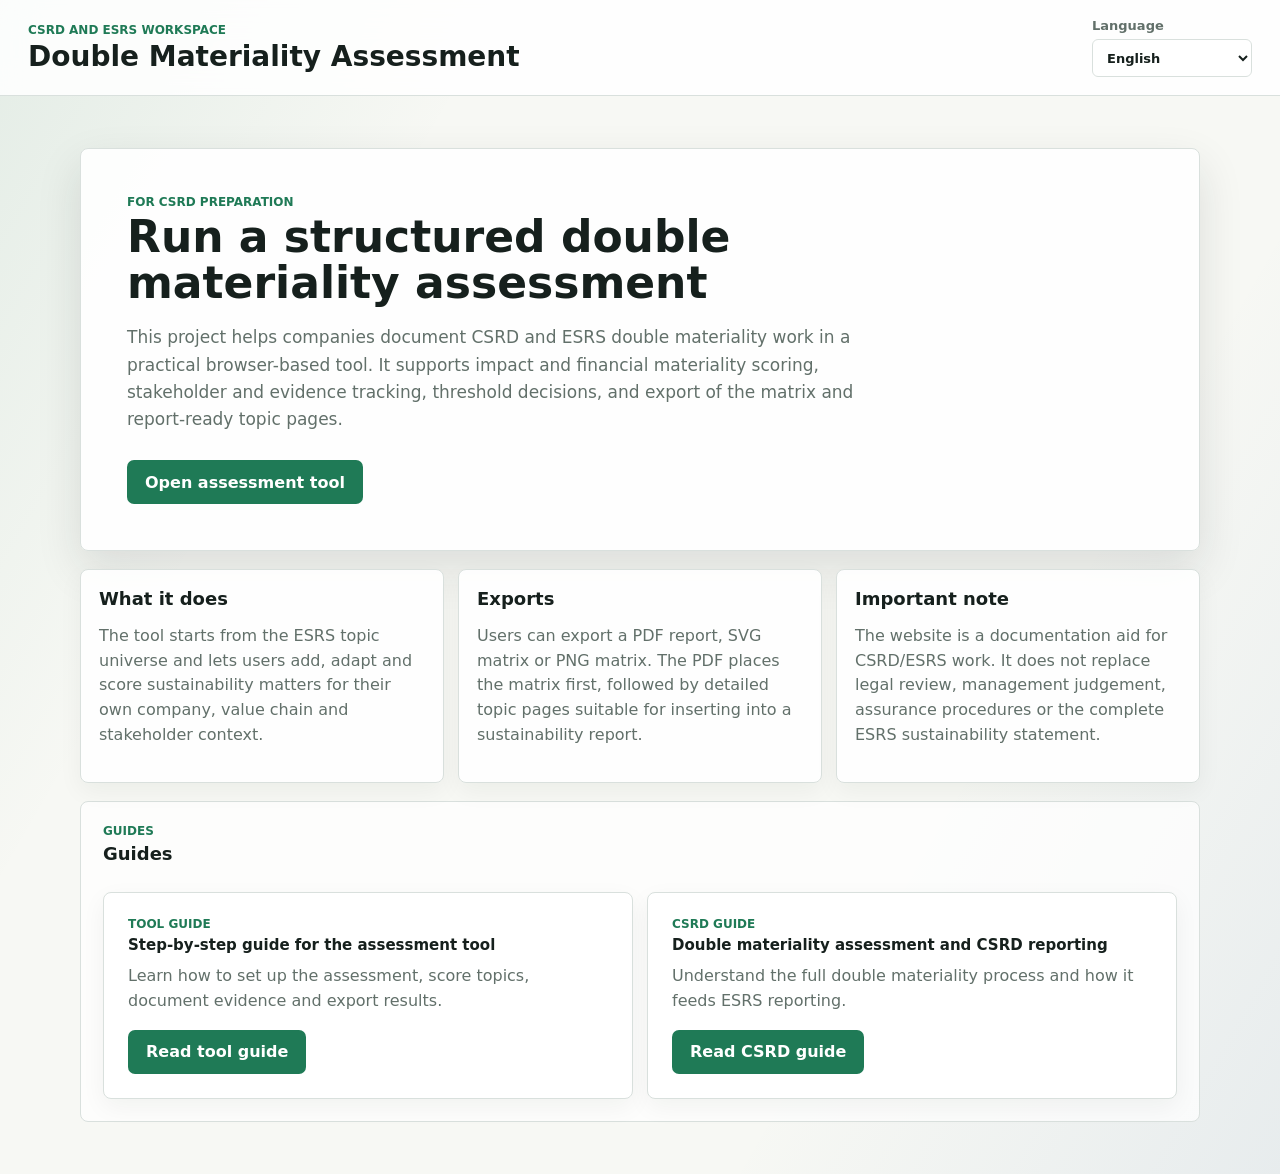
==== commit 942ae04e: "Add files via upload" ====
--- a/index.html
+++ b/index.html
@@ -29,7 +29,6 @@
         <h2 data-i18n="heroTitle">Run a structured double materiality assessment</h2>
         <p data-i18n="heroText">This project helps companies document CSRD and ESRS double materiality work in a practical browser-based tool. It supports impact and financial materiality scoring, stakeholder and evidence tracking, threshold decisions, and export of the matrix and report-ready topic pages.</p>
         <a id="toolLink" class="primary-link" href="tool.html?lang=en" data-i18n="openTool">Open assessment tool</a>
-        <a id="guidesLink" class="secondary-link" href="guides.html?lang=en" data-i18n="openGuides">Read guides</a>
       </section>
 
       <section class="home-grid" aria-label="Project overview">
@@ -47,13 +46,12 @@
         </article>
       </section>
 
-      <section class="home-guides" aria-label="Guides">
+      <section id="guides" class="home-guides" aria-label="Guides">
         <div class="section-heading">
           <div>
             <p class="eyebrow" data-i18n="guidesEyebrow">Guides</p>
             <h2 data-i18n="guidesTitle">Guides</h2>
           </div>
-          <a id="allGuidesLink" class="home-link" href="guides.html?lang=en" data-i18n="allGuides">All guides</a>
         </div>
         <div class="guide-card-grid compact">
           <article class="guide-card">
@@ -82,7 +80,6 @@
           heroTitle: "Run a structured double materiality assessment",
           heroText: "This project helps companies document CSRD and ESRS double materiality work in a practical browser-based tool. It supports impact and financial materiality scoring, stakeholder and evidence tracking, threshold decisions, and export of the matrix and report-ready topic pages.",
           openTool: "Open assessment tool",
-          openGuides: "Read guides",
           whatTitle: "What it does",
           whatText: "The tool starts from the ESRS topic universe and lets users add, adapt and score sustainability matters for their own company, value chain and stakeholder context.",
           exportsTitle: "Exports",
@@ -91,7 +88,6 @@
           noteText: "The website is a documentation aid for CSRD/ESRS work. It does not replace legal review, management judgement, assurance procedures or the complete ESRS sustainability statement.",
           guidesEyebrow: "Guides",
           guidesTitle: "Guides",
-          allGuides: "All guides",
           toolGuideEyebrow: "Tool guide",
           toolGuideTitle: "Step-by-step guide for the assessment tool",
           toolGuideText: "Learn how to set up the assessment, score topics, document evidence and export results.",
@@ -109,7 +105,6 @@
           heroTitle: "Eine strukturierte doppelte Wesentlichkeitsanalyse durchfuehren",
           heroText: "Dieses Projekt hilft Unternehmen, ihre CSRD- und ESRS-Arbeit zur doppelten Wesentlichkeit in einem praktischen browserbasierten Tool zu dokumentieren. Es unterstuetzt die Bewertung von Impact- und finanzieller Wesentlichkeit, Stakeholder- und Nachweismanagement, Schwellenwertentscheidungen sowie den Export der Matrix und berichtsreifer Themenseiten.",
           openTool: "Assessment-Tool oeffnen",
-          openGuides: "Guides lesen",
           whatTitle: "Was das Tool leistet",
           whatText: "Das Tool startet mit dem ESRS-Themenuniversum und ermoeglicht es, Nachhaltigkeitsthemen fuer das eigene Unternehmen, die Wertschoepfungskette und den Stakeholder-Kontext zu ergaenzen, anzupassen und zu bewerten.",
           exportsTitle: "Exporte",
@@ -118,7 +113,6 @@
           noteText: "Die Website ist eine Dokumentationshilfe fuer CSRD/ESRS-Arbeiten. Sie ersetzt keine rechtliche Pruefung, Managementbeurteilung, Assurance-Verfahren oder die vollstaendige ESRS-Nachhaltigkeitserklaerung.",
           guidesEyebrow: "Guides",
           guidesTitle: "Guides",
-          allGuides: "Alle Guides",
           toolGuideEyebrow: "Tool Guide",
           toolGuideTitle: "Step-by-Step Guide fuer das Assessment-Tool",
           toolGuideText: "Lerne, wie du das Assessment einrichtest, Themen bewertest, Evidenz dokumentierst und Ergebnisse exportierst.",
@@ -136,7 +130,6 @@
           heroTitle: "Realiser une evaluation structuree de double materialite",
           heroText: "Ce projet aide les entreprises a documenter leur travail CSRD et ESRS de double materialite dans un outil pratique accessible dans le navigateur. Il prend en charge la notation de la materialite d'impact et financiere, le suivi des parties prenantes et des preuves, les decisions de seuils et l'export de la matrice et des pages de sujets pretes pour le rapport.",
           openTool: "Ouvrir l'outil d'evaluation",
-          openGuides: "Lire les guides",
           whatTitle: "Ce que fait l'outil",
           whatText: "L'outil part de l'univers des sujets ESRS et permet d'ajouter, adapter et noter les questions de durabilite selon l'entreprise, la chaine de valeur et le contexte des parties prenantes.",
           exportsTitle: "Exports",
@@ -145,7 +138,6 @@
           noteText: "Le site est une aide documentaire pour les travaux CSRD/ESRS. Il ne remplace pas la revue juridique, le jugement de la direction, les procedures d'assurance ou l'etat de durabilite ESRS complet.",
           guidesEyebrow: "Guides",
           guidesTitle: "Guides",
-          allGuides: "Tous les guides",
           toolGuideEyebrow: "Guide outil",
           toolGuideTitle: "Guide pas a pas de l'outil d'evaluation",
           toolGuideText: "Apprenez a configurer l'evaluation, noter les sujets, documenter les preuves et exporter les resultats.",
@@ -163,7 +155,6 @@
           heroTitle: "Realizar una evaluacion estructurada de doble materialidad",
           heroText: "Este proyecto ayuda a las empresas a documentar el trabajo de doble materialidad CSRD y ESRS en una herramienta practica basada en navegador. Permite puntuar materialidad de impacto y financiera, registrar grupos de interes y evidencias, decidir umbrales y exportar la matriz y paginas de temas listas para el informe.",
           openTool: "Abrir herramienta de evaluacion",
-          openGuides: "Leer guias",
           whatTitle: "Que hace",
           whatText: "La herramienta parte del universo de temas ESRS y permite anadir, adaptar y puntuar asuntos de sostenibilidad para la empresa, su cadena de valor y su contexto de grupos de interes.",
           exportsTitle: "Exportaciones",
@@ -172,7 +163,6 @@
           noteText: "El sitio web es una ayuda documental para trabajos CSRD/ESRS. No sustituye la revision legal, el juicio de la direccion, los procedimientos de aseguramiento ni la declaracion de sostenibilidad ESRS completa.",
           guidesEyebrow: "Guias",
           guidesTitle: "Guias",
-          allGuides: "Todas las guias",
           toolGuideEyebrow: "Guia de herramienta",
           toolGuideTitle: "Guia paso a paso de la herramienta",
           toolGuideText: "Aprende a configurar la evaluacion, puntuar temas, documentar evidencia y exportar resultados.",
@@ -186,8 +176,6 @@
 
       const languageSelect = document.querySelector("#homeLanguageSelect");
       const toolLink = document.querySelector("#toolLink");
-      const guidesLink = document.querySelector("#guidesLink");
-      const allGuidesLink = document.querySelector("#allGuidesLink");
       const toolGuideLink = document.querySelector("#toolGuideLink");
       const csrdGuideLink = document.querySelector("#csrdGuideLink");
 
@@ -201,8 +189,6 @@
         });
         languageSelect.value = activeLanguage;
         toolLink.href = `tool.html?lang=${activeLanguage}`;
-        guidesLink.href = `guides.html?lang=${activeLanguage}`;
-        allGuidesLink.href = `guides.html?lang=${activeLanguage}`;
         toolGuideLink.href = `guide-tool.html?lang=${activeLanguage}`;
         csrdGuideLink.href = `guide-csrd.html?lang=${activeLanguage}`;
       }
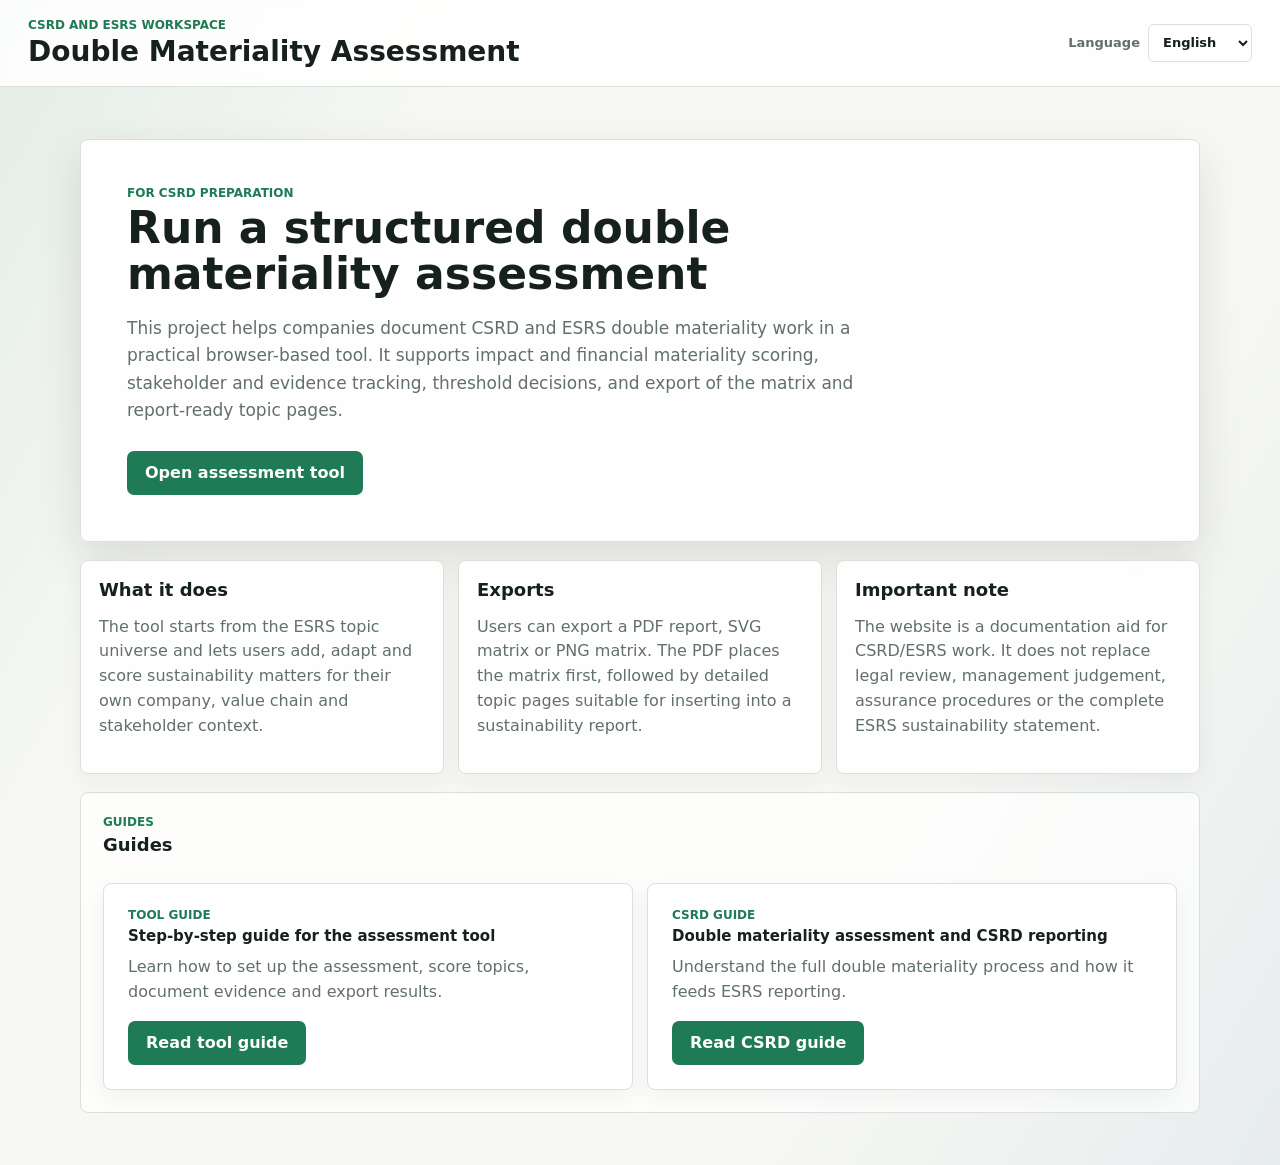
==== commit c962502f: "Add files via upload" ====
--- a/index.html
+++ b/index.html
@@ -8,19 +8,23 @@
   </head>
   <body>
     <header class="topbar">
-      <div>
+      <a id="brandHomeLink" class="topbar-brand" href="index.html?lang=en" aria-label="Overview">
         <p class="eyebrow" data-i18n="eyebrow">CSRD and ESRS workspace</p>
         <h1 data-i18n="title">Double Materiality Assessment</h1>
+      </a>
+      <div class="topbar-controls">
+        <div class="topbar-nav">
+          <label class="language-control">
+            <span data-i18n="language">Language</span>
+            <select id="homeLanguageSelect" aria-label="Language">
+              <option value="en">English</option>
+              <option value="de">Deutsch</option>
+              <option value="fr">Francais</option>
+              <option value="es">Espanol</option>
+            </select>
+          </label>
+        </div>
       </div>
-      <label class="language-control">
-        <span data-i18n="language">Language</span>
-        <select id="homeLanguageSelect" aria-label="Language">
-          <option value="en">English</option>
-          <option value="de">Deutsch</option>
-          <option value="fr">Francais</option>
-          <option value="es">Espanol</option>
-        </select>
-      </label>
     </header>
 
     <main class="home-shell">
@@ -175,6 +179,7 @@
       };
 
       const languageSelect = document.querySelector("#homeLanguageSelect");
+      const brandHomeLink = document.querySelector("#brandHomeLink");
       const toolLink = document.querySelector("#toolLink");
       const toolGuideLink = document.querySelector("#toolGuideLink");
       const csrdGuideLink = document.querySelector("#csrdGuideLink");
@@ -188,6 +193,7 @@
           element.textContent = dictionary[element.dataset.i18n];
         });
         languageSelect.value = activeLanguage;
+        brandHomeLink.href = `index.html?lang=${activeLanguage}`;
         toolLink.href = `tool.html?lang=${activeLanguage}`;
         toolGuideLink.href = `guide-tool.html?lang=${activeLanguage}`;
         csrdGuideLink.href = `guide-csrd.html?lang=${activeLanguage}`;
--- a/styles.css
+++ b/styles.css
@@ -61,10 +61,11 @@
 .topbar {
   min-height: 84px;
   padding: 18px 28px;
-  display: flex;
+  display: grid;
+  grid-template-columns: minmax(280px, 1fr) auto;
   align-items: center;
   justify-content: space-between;
-  gap: 20px;
+  gap: 24px;
   border-bottom: 1px solid var(--line);
   background: rgba(255, 255, 255, 0.85);
   backdrop-filter: blur(16px);
@@ -73,6 +74,31 @@
   z-index: 5;
 }
 
+.topbar-brand {
+  min-width: 0;
+  color: inherit;
+  text-decoration: none;
+  display: inline-block;
+  border-radius: 8px;
+}
+
+.topbar-brand:hover h1 {
+  color: var(--green);
+}
+
+.topbar-controls {
+  display: grid;
+  gap: 10px;
+  justify-items: end;
+}
+
+.topbar-nav {
+  display: flex;
+  gap: 12px;
+  align-items: center;
+  justify-content: flex-end;
+}
+
 h1,
 h2,
 h3,
@@ -107,14 +133,54 @@
 
 .top-actions {
   display: flex;
+  gap: 12px;
+  flex-wrap: wrap;
+  justify-content: flex-end;
+  align-items: center;
+  border: 1px solid var(--line);
+  border-radius: 8px;
+  background: rgba(247, 248, 244, 0.7);
+  padding: 6px;
+}
+
+.action-group {
+  display: flex;
   gap: 8px;
   flex-wrap: wrap;
-  justify-content: flex-end;
+  align-items: center;
+  flex-direction: column;
+}
+
+.action-label {
+  color: var(--muted);
+  font-size: 11px;
+  font-weight: 800;
+  letter-spacing: 0;
+  line-height: 1;
+}
+
+.button-row {
+  display: flex;
+  gap: 8px;
+  flex-wrap: wrap;
+  align-items: center;
+  justify-content: center;
+}
+
+.export-group {
+  border-left: 1px solid var(--line);
+  padding-left: 12px;
 }
 
 .language-control {
-  min-width: 160px;
+  min-width: 168px;
   margin: 0;
+  display: flex;
+  align-items: center;
+  gap: 8px;
+  color: var(--muted);
+  font-size: 13px;
+  font-weight: 800;
 }
 
 .home-link {
@@ -384,10 +450,18 @@
   min-width: 0;
 }
 
+.workspace-toolbar {
+  display: flex;
+  align-items: center;
+  gap: 14px;
+  margin-bottom: 16px;
+}
+
 .tabs {
   display: flex;
   gap: 8px;
-  margin-bottom: 16px;
+  flex-wrap: wrap;
+  margin-left: auto;
 }
 
 .tab {
@@ -568,6 +642,35 @@
   margin-bottom: 7px;
 }
 
+.slider-control {
+  display: grid;
+  grid-template-columns: minmax(0, 1fr) 28px;
+  align-items: center;
+  gap: 8px;
+  min-width: 0;
+}
+
+.slider-value {
+  display: inline-flex;
+  align-items: center;
+  justify-content: center;
+  min-width: 28px;
+  height: 28px;
+  border-radius: 6px;
+  background: var(--surface-2);
+  color: var(--ink);
+  font-size: 12px;
+  font-weight: 800;
+}
+
+.threshold-value {
+  min-width: 42px;
+}
+
+.threshold-control {
+  width: calc(100% - 18px);
+}
+
 .card-footer {
   display: flex;
   align-items: center;
@@ -611,6 +714,10 @@
 }
 
 @media (max-width: 1120px) {
+  .top-actions {
+    justify-content: flex-start;
+  }
+
   .app-shell,
   .matrix-layout,
   .method-grid,
@@ -631,10 +738,76 @@
 
 @media (max-width: 720px) {
   .topbar {
+    grid-template-columns: minmax(0, 1fr) auto;
     position: static;
-    align-items: flex-start;
+    align-items: center;
+    gap: 12px;
+    padding: 16px;
+  }
+
+  .top-actions {
+    width: 100%;
+    justify-content: flex-start;
+  }
+
+  .topbar-nav {
+    align-items: center;
+    flex-direction: row;
+    gap: 8px;
+  }
+
+  .topbar h1 {
+    font-size: 24px;
+  }
+
+  .language-control {
+    flex: 1 1 auto;
+    min-width: 0;
+    gap: 6px;
+  }
+
+  .language-control select {
+    min-width: 0;
+    flex: 1;
+  }
+
+  .home-link {
+    flex: 0 0 auto;
+    padding: 0 10px;
+  }
+
+  .action-group {
+    width: 100%;
+  }
+
+  .button-row {
+    width: 100%;
+    justify-content: center;
+  }
+
+  .action-group button {
+    flex: 1 1 auto;
+  }
+
+  .workspace-toolbar {
+    align-items: stretch;
     flex-direction: column;
-    padding: 16px;
+  }
+
+  .tabs {
+    width: 100%;
+    margin-left: 0;
+  }
+
+  .tab {
+    flex: 1 1 0;
+  }
+
+  .export-group {
+    border-left: 0;
+    border-top: 1px solid var(--line);
+    padding-left: 0;
+    padding-top: 10px;
   }
 
   .workspace,
@@ -664,6 +837,41 @@
 
   .score-grid label {
     grid-template-columns: 1fr;
+  }
+}
+
+@media (max-width: 480px) {
+  .topbar {
+    gap: 8px;
+    padding: 14px;
+  }
+
+  .topbar-nav {
+    gap: 6px;
+  }
+
+  .topbar h1 {
+    font-size: 22px;
+  }
+
+  .language-control {
+    font-size: 12px;
+  }
+}
+
+@media (max-width: 399px) {
+  .topbar {
+    grid-template-columns: 1fr;
+    align-items: flex-start;
+  }
+
+  .topbar-controls,
+  .topbar-nav {
+    width: 100%;
+  }
+
+  .topbar-controls {
+    justify-items: start;
   }
 }
 
